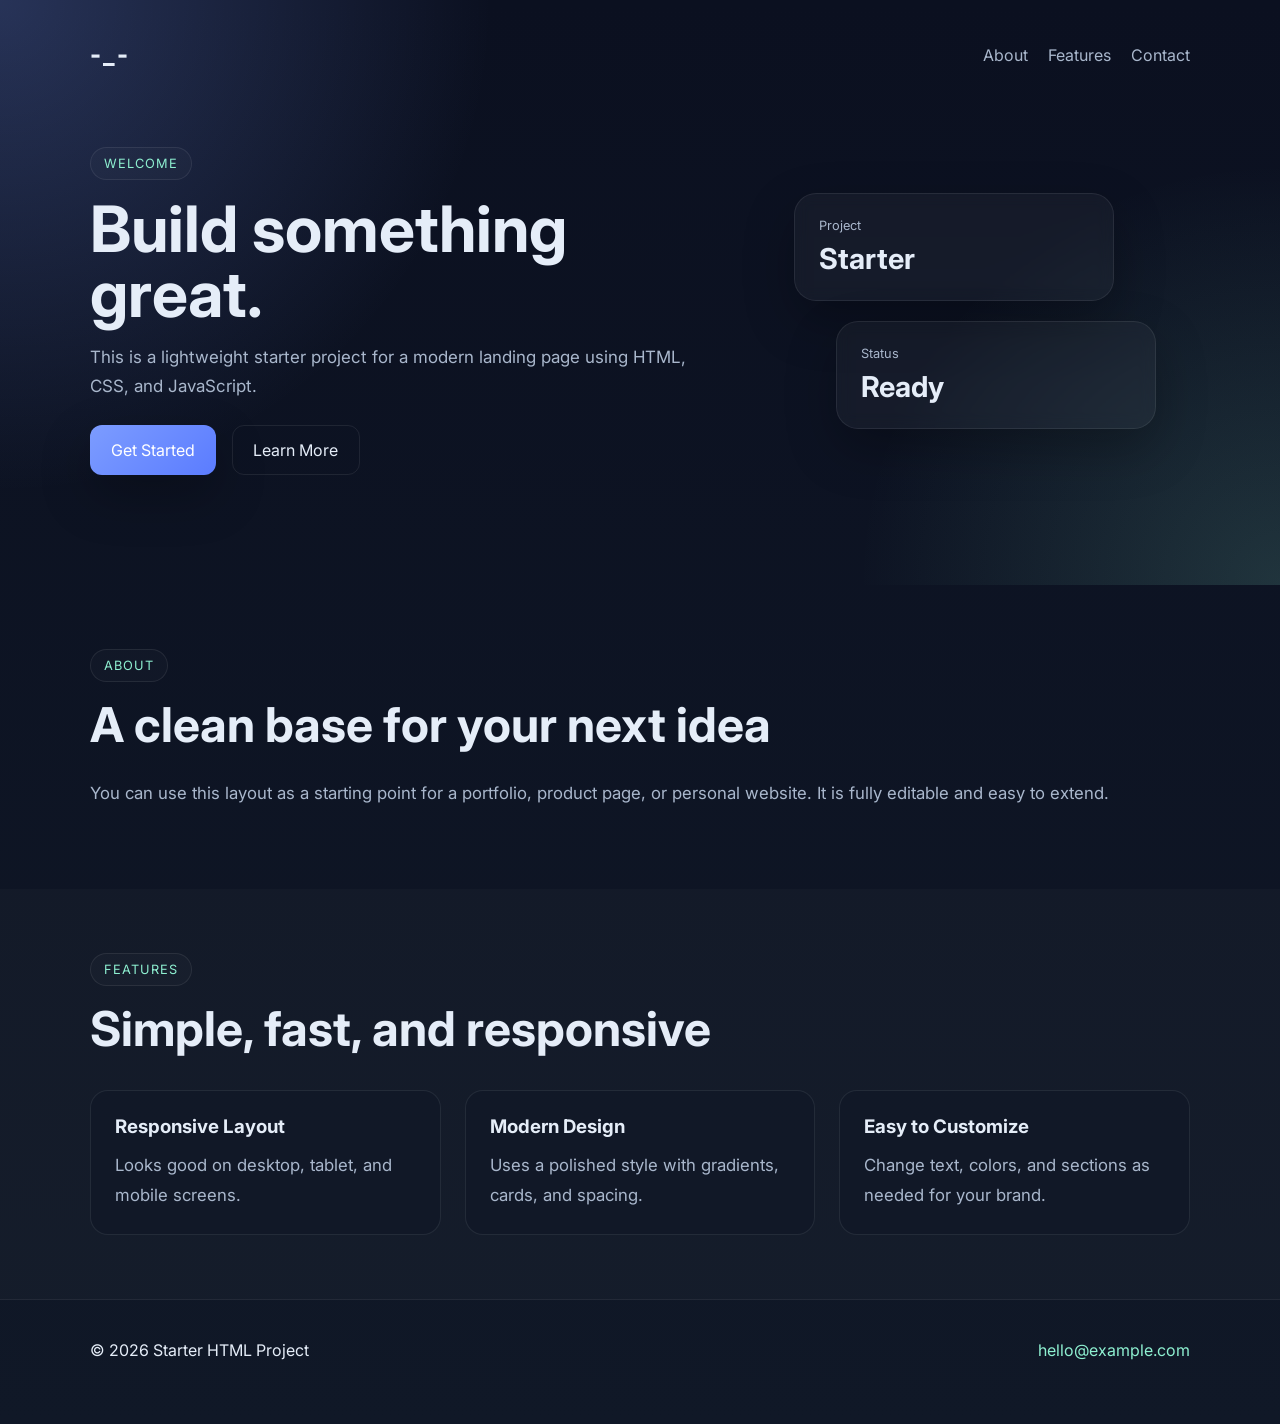
==== index.html @ 2dea8994 "Initialize HTML starter project with landing page and docs." ====
<!DOCTYPE html>
<html lang="en">
  <head>
    <meta charset="UTF-8" />
    <meta name="viewport" content="width=device-width, initial-scale=1.0" />
    <title>Starter HTML Project</title>
    <meta
      name="description"
      content="A simple and clean HTML starter project."
    />
    <link rel="preconnect" href="https://fonts.googleapis.com" />
    <link rel="preconnect" href="https://fonts.gstatic.com" crossorigin />
    <link
      href="https://fonts.googleapis.com/css2?family=Inter:wght@400;500;600;700;800&display=swap"
      rel="stylesheet"
    />
    <link rel="stylesheet" href="style.css" />
  </head>
  <body>
    <header class="hero">
      <nav class="nav container">
        <div class="brand">-_-</div>
        <div class="nav-links">
          <a href="#about">About</a>
          <a href="#features">Features</a>
          <a href="#contact">Contact</a>
        </div>
      </nav>

      <div class="hero-content container">
        <div class="text-block">
          <span class="eyebrow">Welcome</span>
          <h1>Build something great.</h1>
          <p>
            This is a lightweight starter project for a modern landing page using
            HTML, CSS, and JavaScript.
          </p>
          <div class="actions">
            <button class="primary-btn">Get Started</button>
            <button class="secondary-btn">Learn More</button>
          </div>
        </div>

        <div class="card-showcase">
          <div class="mini-card main-card">
            <span class="label">Project</span>
            <strong>Starter</strong>
          </div>
          <div class="mini-card accent-card">
            <span class="label">Status</span>
            <strong>Ready</strong>
          </div>
        </div>
      </div>
    </header>

    <main>
      <section id="about" class="section container">
        <div class="section-heading">
          <span class="eyebrow">About</span>
          <h2>A clean base for your next idea</h2>
        </div>
        <p>
          You can use this layout as a starting point for a portfolio, product
          page, or personal website. It is fully editable and easy to extend.
        </p>
      </section>

      <section id="features" class="features section">
        <div class="container">
          <div class="section-heading">
            <span class="eyebrow">Features</span>
            <h2>Simple, fast, and responsive</h2>
          </div>

          <div class="feature-grid">
            <article class="feature-item">
              <h3>Responsive Layout</h3>
              <p>Looks good on desktop, tablet, and mobile screens.</p>
            </article>
            <article class="feature-item">
              <h3>Modern Design</h3>
              <p>Uses a polished style with gradients, cards, and spacing.</p>
            </article>
            <article class="feature-item">
              <h3>Easy to Customize</h3>
              <p>Change text, colors, and sections as needed for your brand.</p>
            </article>
          </div>
        </div>
      </section>
    </main>

    <footer id="contact" class="footer">
      <div class="container footer-content">
        <p>© <span id="year"></span> Starter HTML Project</p>
        <a href="mailto:hello@example.com">hello@example.com</a>
      </div>
    </footer>

    <script src="script.js"></script>
  </body>
</html>
---- style.css ----
:root {
  --bg: #0b1020;
  --bg-soft: #121a2c;
  --panel: rgba(17, 24, 39, 0.8);
  --text: #e5edf8;
  --muted: #a9b7cc;
  --primary: #7c9cff;
  --primary-strong: #5b7cff;
  --accent: #8ef0d1;
  --border: rgba(255, 255, 255, 0.08);
  --shadow: 0 20px 50px rgba(0, 0, 0, 0.25);
}

* {
  box-sizing: border-box;
}

html {
  scroll-behavior: smooth;
}

body {
  margin: 0;
  font-family: "Inter", sans-serif;
  background: linear-gradient(180deg, #0b1020 0%, #101827 100%);
  color: var(--text);
}

img {
  max-width: 100%;
  display: block;
}

button,
a {
  font: inherit;
}

.container {
  width: min(1100px, calc(100% - 2rem));
  margin: 0 auto;
}

.hero {
  padding: 1.5rem 0 4rem;
  background:
    radial-gradient(circle at top left, rgba(124, 156, 255, 0.25), transparent 35%),
    radial-gradient(circle at bottom right, rgba(142, 240, 209, 0.15), transparent 30%);
}

.nav {
  display: flex;
  align-items: center;
  justify-content: space-between;
  padding: 1rem 0 2rem;
}

.brand {
  font-weight: 800;
  font-size: 1.5rem;
  letter-spacing: 0.08em;
}

.nav-links {
  display: flex;
  gap: 1.25rem;
}

.nav-links a {
  color: var(--muted);
  text-decoration: none;
  transition: color 0.2s ease;
}

.nav-links a:hover {
  color: var(--text);
}

.hero-content {
  display: grid;
  grid-template-columns: 1.2fr 0.8fr;
  align-items: center;
  gap: 2.5rem;
  min-height: 420px;
}

.eyebrow {
  display: inline-block;
  padding: 0.5rem 0.8rem;
  border: 1px solid var(--border);
  border-radius: 999px;
  color: var(--accent);
  font-size: 0.8rem;
  letter-spacing: 0.08em;
  text-transform: uppercase;
  background: rgba(255, 255, 255, 0.02);
}

h1 {
  font-size: clamp(2.8rem, 5vw, 5rem);
  line-height: 1.02;
  margin: 1rem 0;
}

.hero-content p {
  max-width: 640px;
  color: var(--muted);
  font-size: 1.06rem;
  line-height: 1.7;
}

.actions {
  display: flex;
  flex-wrap: wrap;
  gap: 1rem;
  margin-top: 1.5rem;
}

button {
  border: 0;
  border-radius: 12px;
  padding: 0.9rem 1.3rem;
  cursor: pointer;
  transition: transform 0.2s ease, opacity 0.2s ease;
}

button:hover {
  transform: translateY(-1px);
}

.primary-btn {
  background: linear-gradient(135deg, var(--primary), var(--primary-strong));
  color: white;
  box-shadow: var(--shadow);
}

.secondary-btn {
  background: transparent;
  color: var(--text);
  border: 1px solid var(--border);
}

.card-showcase {
  display: grid;
  place-items: center;
  gap: 1.25rem;
}

.mini-card {
  width: min(100%, 320px);
  background: rgba(255, 255, 255, 0.04);
  border: 1px solid var(--border);
  border-radius: 22px;
  padding: 1.5rem;
  box-shadow: var(--shadow);
  backdrop-filter: blur(8px);
}

.main-card {
  transform: translateX(-24px);
}

.accent-card {
  transform: translateX(18px);
}

.label {
  display: block;
  color: var(--muted);
  font-size: 0.8rem;
  margin-bottom: 0.5rem;
}

.mini-card strong {
  font-size: 1.8rem;
}

.section {
  padding: 4rem 0;
}

.section-heading {
  margin-bottom: 1.5rem;
}

.section-heading h2 {
  margin: 0.8rem 0 0;
  font-size: clamp(2rem, 4vw, 3rem);
}

.section p {
  color: var(--muted);
  font-size: 1.05rem;
  line-height: 1.8;
}

.features {
  background: rgba(255, 255, 255, 0.02);
}

.feature-grid {
  display: grid;
  grid-template-columns: repeat(3, minmax(0, 1fr));
  gap: 1.5rem;
  margin-top: 2rem;
}

.feature-item {
  background: var(--panel);
  border: 1px solid var(--border);
  border-radius: 18px;
  padding: 1.5rem;
}

.feature-item h3 {
  margin-top: 0;
  margin-bottom: 0.75rem;
}

.feature-item p {
  margin: 0;
}

.footer {
  padding: 1.5rem 0 3rem;
  border-top: 1px solid var(--border);
}

.footer-content {
  display: flex;
  align-items: center;
  justify-content: space-between;
  gap: 1rem;
  flex-wrap: wrap;
}

.footer a {
  color: var(--accent);
  text-decoration: none;
}

@media (max-width: 760px) {
  .hero-content,
  .feature-grid {
    grid-template-columns: 1fr;
  }

  .nav {
    flex-direction: column;
    gap: 1rem;
  }

  .nav-links {
    flex-wrap: wrap;
    justify-content: center;
  }

  .main-card,
  .accent-card {
    transform: none;
  }
}
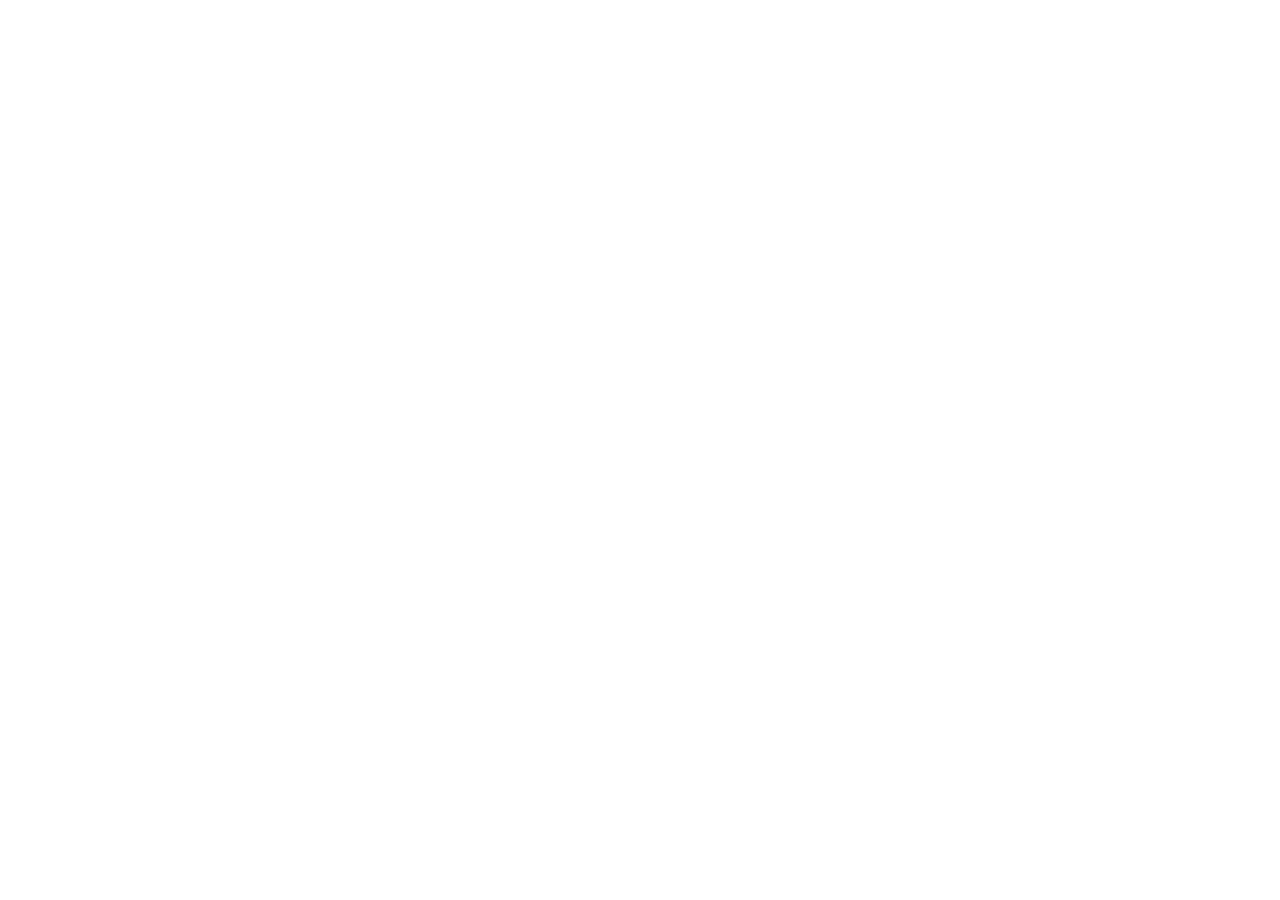
==== commit b8014ef1: "Add index.html that redirects to rachel.html (serve page from repo root)" ====
--- a/index.html
+++ b/index.html
@@ -1,103 +1,18 @@
-<!DOCTYPE html>
-<html lang="en">
-  <head>
-    <meta charset="UTF-8" />
-    <meta name="viewport" content="width=device-width, initial-scale=1.0" />
-    <title>Starter HTML Project</title>
-    <meta
-      name="description"
-      content="A simple and clean HTML starter project."
-    />
-    <link rel="preconnect" href="https://fonts.googleapis.com" />
-    <link rel="preconnect" href="https://fonts.gstatic.com" crossorigin />
-    <link
-      href="https://fonts.googleapis.com/css2?family=Inter:wght@400;500;600;700;800&display=swap"
-      rel="stylesheet"
-    />
-    <link rel="stylesheet" href="style.css" />
-  </head>
-  <body>
-    <header class="hero">
-      <nav class="nav container">
-        <div class="brand">-_-</div>
-        <div class="nav-links">
-          <a href="#about">About</a>
-          <a href="#features">Features</a>
-          <a href="#contact">Contact</a>
-        </div>
-      </nav>
-
-      <div class="hero-content container">
-        <div class="text-block">
-          <span class="eyebrow">Welcome</span>
-          <h1>Build something great.</h1>
-          <p>
-            This is a lightweight starter project for a modern landing page using
-            HTML, CSS, and JavaScript.
-          </p>
-          <div class="actions">
-            <button class="primary-btn">Get Started</button>
-            <button class="secondary-btn">Learn More</button>
-          </div>
-        </div>
-
-        <div class="card-showcase">
-          <div class="mini-card main-card">
-            <span class="label">Project</span>
-            <strong>Starter</strong>
-          </div>
-          <div class="mini-card accent-card">
-            <span class="label">Status</span>
-            <strong>Ready</strong>
-          </div>
-        </div>
-      </div>
-    </header>
-
-    <main>
-      <section id="about" class="section container">
-        <div class="section-heading">
-          <span class="eyebrow">About</span>
-          <h2>A clean base for your next idea</h2>
-        </div>
-        <p>
-          You can use this layout as a starting point for a portfolio, product
-          page, or personal website. It is fully editable and easy to extend.
-        </p>
-      </section>
-
-      <section id="features" class="features section">
-        <div class="container">
-          <div class="section-heading">
-            <span class="eyebrow">Features</span>
-            <h2>Simple, fast, and responsive</h2>
-          </div>
-
-          <div class="feature-grid">
-            <article class="feature-item">
-              <h3>Responsive Layout</h3>
-              <p>Looks good on desktop, tablet, and mobile screens.</p>
-            </article>
-            <article class="feature-item">
-              <h3>Modern Design</h3>
-              <p>Uses a polished style with gradients, cards, and spacing.</p>
-            </article>
-            <article class="feature-item">
-              <h3>Easy to Customize</h3>
-              <p>Change text, colors, and sections as needed for your brand.</p>
-            </article>
-          </div>
-        </div>
-      </section>
-    </main>
-
-    <footer id="contact" class="footer">
-      <div class="container footer-content">
-        <p>© <span id="year"></span> Starter HTML Project</p>
-        <a href="mailto:hello@example.com">hello@example.com</a>
-      </div>
-    </footer>
-
-    <script src="script.js"></script>
-  </body>
+<!doctype html>
+<html lang="he" dir="rtl">
+<head>
+  <meta charset="utf-8">
+  <meta http-equiv="refresh" content="0; url=https://raw.githubusercontent.com/mimatan56-collab/-_-/main/rachel.html">
+  <meta name="viewport" content="width=device-width, initial-scale=1">
+  <title>Redirecting to rachel.html</title>
+  <style>body{background:#111;color:#fff;font-family:Arial,sans-serif;display:flex;align-items:center;justify-content:center;height:100vh;margin:0}.box{max-width:720px;padding:24px;text-align:center}</style>
+</head>
+<body>
+  <div class="box">
+    <h1>מפנה ל-rachel.html</h1>
+    <p>אם הדפדפן לא מפנה באופן אוטומטי, לחץ כאן:</p>
+    <p><a href="https://raw.githubusercontent.com/mimatan56-collab/-_-/main/rachel.html" target="_blank" rel="noopener">פתח את הדף (raw)</a></p>
+    <p>כדי להציג את הדף כעמוד רגיל בכתובת קבועה, אפשר להפעיל GitHub Pages עבור ה-repo או לשנות את שם הקובץ ל-index.html.</p>
+  </div>
+</body>
 </html>
